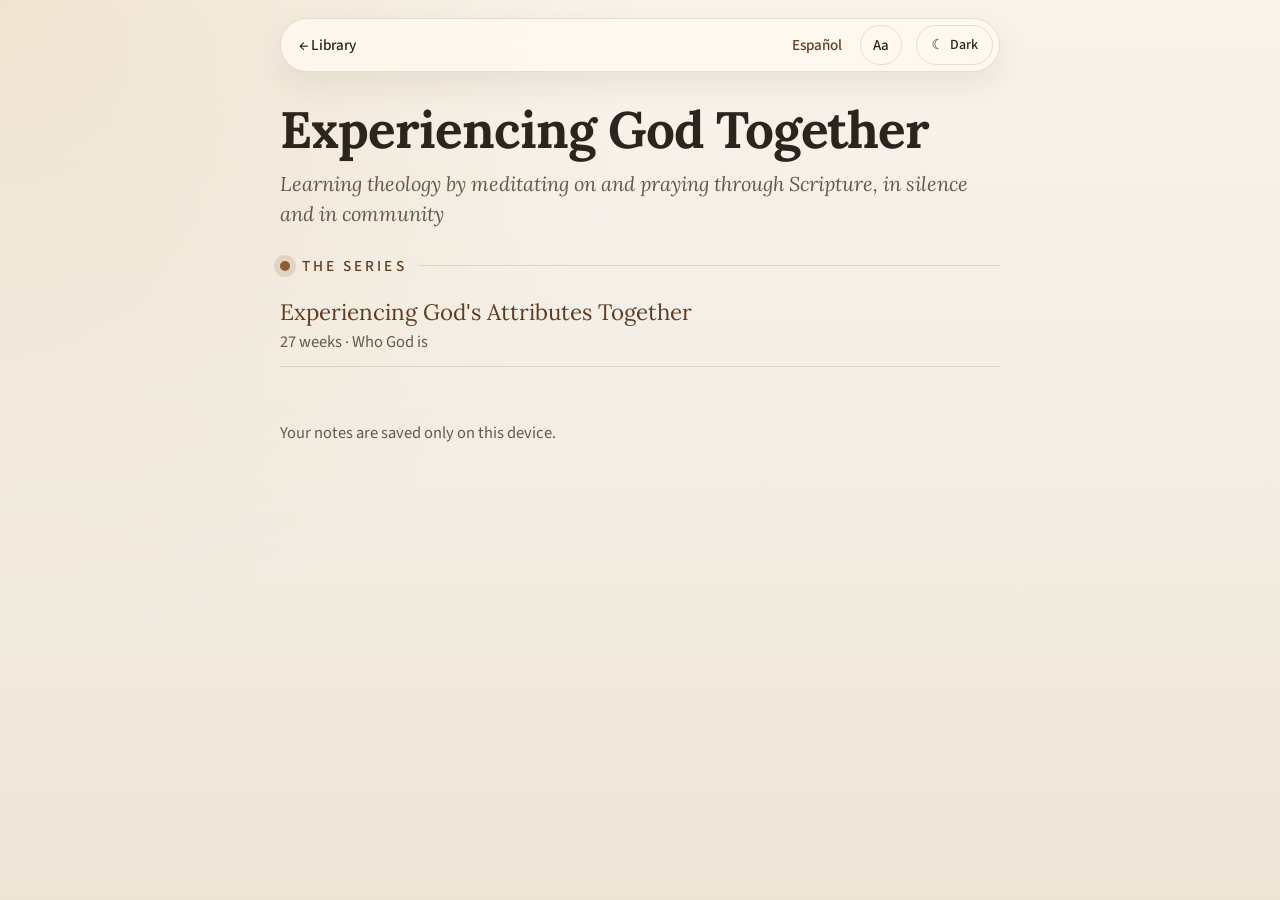
==== en/index.html @ 781dbe3f "Add the English version: Experiencing God's Attributes Together All 27 weeks in the NIV, NLT and The" ====
<!doctype html>
<html lang="en" data-series="lectio" data-layout="column">
<head>
<meta charset="utf-8">
<meta name="viewport" content="width=device-width, initial-scale=1, viewport-fit=cover">
<title>Experiencing God Together</title>
<link rel="icon" href="../recursos/favicon.svg" type="image/svg+xml">
<link rel="icon" href="../recursos/favicon.ico" sizes="32x32">
<link rel="apple-touch-icon" href="../recursos/icono-180.png?v=2">
<link rel="preconnect" href="https://fonts.googleapis.com">
<link rel="preconnect" href="https://fonts.gstatic.com" crossorigin>
<link rel="stylesheet" href="https://fonts.googleapis.com/css2?family=Lora:ital,wght@0,400;0,500;0,700;1,400&family=Source+Sans+3:wght@400;500;600;700&display=swap">
<link rel="stylesheet" href="../app/reading.css?v=1">
<link rel="stylesheet" href="../app/app-tools.css?v=12">
<script src="../app/reading.js?v=2"></script>
</head>
<body>
<main id="app">
  <div class="contenido">
    <div class="topbar"><div class="topbar-inner">
      <a href="../../en/">← Library</a>
      <a class="lang" href="../" lang="es" hreflang="es">Español</a>
      <button class="text-size" type="button" data-text-size>Aa</button>
      <button class="theme-toggle" type="button" data-theme-toggle></button>
    </div></div>
    <header class="encabezado">
      <h1>Experiencing God Together</h1>
      <p class="curso">Learning theology by meditating on and praying through Scripture, in silence and in community</p>
    </header>
    <section>
      <h2>The series</h2>
      <!-- Each series: its address, its number of weeks and its notes label (the same "clave" as its serie.js).
           Salvation and Advent are added when they exist in English. -->
      <ol class="lista" id="series">
        <li><a class="fila" href="attributes/" data-clave="attributes" data-semanas="27">
          <span class="ref">Experiencing God's Attributes Together<small class="termino">27 weeks · Who God is</small></span>
          <span class="estado"></span></a></li>
      </ol>
    </section>
    <footer class="pie">
      <p>Your notes are saved only on this device.</p>
    </footer>
  </div>
</main>
<script>
/* Beside each series, how many weeks the reader has finished (saved on this device under the series label) */
document.querySelectorAll('#series .fila').forEach(function (a) {
  if (a.hasAttribute('data-pronto')) return;
  var clave = a.getAttribute('data-clave'), total = +a.getAttribute('data-semanas'), hechas = 0;
  try {
    for (var n = 1; n <= total; n++) {
      var dias = 0;
      for (var d = 1; d <= 5; d++) if (localStorage.getItem(clave + ':s' + n + ':d' + d + ':hecho') === 'true') dias++;
      if (dias === 5) hechas++;
    }
  } catch (e) {}
  if (hechas) a.querySelector('.estado').textContent = hechas + ' of ' + total;
});
if (location.protocol === 'file:') document.querySelectorAll('#series .fila').forEach(function (a) { a.href += 'index.html'; });
</script>
</body>
</html>
---- app/reading.css ----
/* ==========================================================================
   The reading look: the shared stylesheet for every reading project
   (studies, devotional series, daily readings). Approved on screen by the
   user on 2026-11-24; see _Shared/Design.md and _Shared/reading-example.html.

   Use it unchanged. A series changes only its accent (section 1b), in its own
   small <style> block after this file. If a page needs something this file
   doesn't cover, ask; don't improvise new styles.

   Fonts (load in each page's <head>):
   https://fonts.googleapis.com/css2?family=Lora:ital,wght@0,400;0,500;0,700;1,400&family=Source+Sans+3:wght@400;500;700&display=swap
   ========================================================================== */

/* 1a. Shared colors: warm cream (light) and warm brown (dark) */
:root {
  --bg: #f4efe6; --bg-top: #f8f3eb; --bg-bottom: #efe5d7;
  --box: #fff9f1;                         /* notes, top bar, buttons */
  --ink: #2c241d;                         /* main text: Scripture, titles, notes */
  --ink-strong: #1f1913;                  /* bold words */
  --muted: #65594d;                       /* soft text: opening paragraph, references */
  --line: rgba(96, 61, 32, .14);
  --shadow: 0 18px 52px rgba(64, 39, 16, .10);
  --serif: "Lora", Georgia, "Times New Roman", serif;
  --sans: "Source Sans 3", system-ui, -apple-system, "Segoe UI", sans-serif;
  color-scheme: light;
}
@media (prefers-color-scheme: dark) {
  :root:not([data-theme="light"]) {
    --bg: #2b2219; --bg-top: #33291e; --bg-bottom: #251d15;
    --box: #473a2c; --ink: #e3d8c6; --ink-strong: #fffaf2; --muted: #bfae95;
    --line: rgba(242, 207, 158, .18); --shadow: 0 18px 52px rgba(0, 0, 0, .28);
    color-scheme: dark;
  }
}
:root[data-theme="dark"] {
  --bg: #2b2219; --bg-top: #33291e; --bg-bottom: #251d15;
  --box: #473a2c; --ink: #e3d8c6; --ink-strong: #fffaf2; --muted: #bfae95;
  --line: rgba(242, 207, 158, .18); --shadow: 0 18px 52px rgba(0, 0, 0, .28);
  color-scheme: dark;
}

/* 1b. The series accent. Default: bronze (Easter week).
   --accent-text: labels, links, button text.  --accent-mark: verse numbers, dots, the note bar.
   A series overrides these four values (light and dark) and nothing else, e.g.
   :root { --accent-text-light: #6e1f2c; --accent-mark-light: #9a3242; --accent-text-dark: #f2bcc4; --accent-mark-dark: #e5939f; }
   The main button takes its color from the light shades in both modes. */
:root {
  --accent-text-light: #603d20; --accent-mark-light: #8b5e34;
  --accent-text-dark: #f2cf9e; --accent-mark-dark: #e6b67a;
  --accent-text: var(--accent-text-light); --accent-mark: var(--accent-mark-light);
  --button: linear-gradient(135deg, var(--accent-mark-light), var(--accent-text-light)); --on-button: #fffaf4;
}
@media (prefers-color-scheme: dark) {
  :root:not([data-theme="light"]) { --accent-text: var(--accent-text-dark); --accent-mark: var(--accent-mark-dark); }
}
:root[data-theme="dark"] { --accent-text: var(--accent-text-dark); --accent-mark: var(--accent-mark-dark); }

/* 2. Page and text size: 17px on phones, 20px from 768px wide; everything else in em.
   --text-scale is the reader's Aa choice (1, 1.15 or 1.3; set by reading.js). */
* { box-sizing: border-box; }
html { -webkit-text-size-adjust: 100%; scroll-behavior: smooth; }
body {
  margin: 0; color: var(--ink); font-family: var(--serif); font-size: calc(17px * var(--text-scale, 1)); line-height: 1.65;
  background: radial-gradient(circle at top left, rgba(212, 170, 110, .20), transparent 34rem),
              linear-gradient(180deg, var(--bg-top) 0%, var(--bg) 40%, var(--bg-bottom) 100%) fixed;
  background-color: var(--bg);
}
@media (min-width: 768px) { body { font-size: calc(20px * var(--text-scale, 1)); } }
a { color: var(--accent-text); }
:focus-visible { outline: 2px solid var(--accent-mark); outline-offset: 3px; border-radius: 6px; }
i, em { font-style: italic; }          /* italics only for short stretches */
/* Bold stands out in both modes: darker on cream, brighter on brown (dark text is a touch softer so bold can shine) */
b, strong { color: var(--ink-strong); }
nav.pager a b { color: inherit; }

/* 3. Reading progress line (optional; reading.js fills it) */
.progress { position: fixed; inset: 0 0 auto 0; height: 4px; z-index: 30; background: rgba(139, 94, 52, .10); }
.progress span { display: block; height: 100%; width: 0; background: var(--accent-mark); }

/* 4. Page column */
.shell {
  width: min(calc(100% - 32px), 46em); margin: 0 auto; padding: 18px 0 64px;
  padding-left: env(safe-area-inset-left, 0px); padding-right: env(safe-area-inset-right, 0px);
}

/* 4b. Two layouts, chosen per project when it starts (see Design.md section 0):
   - "wide" (the default, the Easter week): the top bar and title use the wider frame, and on laptops
     "In this reading" sits beside the opening paragraph; the reading column starts at the same left edge.
   - "column" (the study app): one centered column at the reading width, so every edge lines up.
     Set it with <html data-layout="column">. */
:root[data-layout="column"] .shell { width: min(calc(100% - 32px), 36em); }
@media (min-width: 860px) { :root[data-layout="column"] .hero-grid { grid-template-columns: 1fr; gap: 24px; } }
:root[data-layout="column"] .topbar-inner { text-transform: none; letter-spacing: 0; font-size: max(15px, .76em); gap: 4px 12px; }
:root[data-layout="column"] .topbar .part { display: none; }   /* the narrower bar has no room for it */

/* 5. Top bar: series name (link home), part of the series, language link, Aa, print, Light/Dark.
   Order inside .topbar-inner: <a>series</a> <span class="part"> <a class="lang"> [data-text-size] [data-print] [data-theme-toggle] */
.topbar { position: sticky; top: 12px; z-index: 20; margin-bottom: 22px; }
.topbar-inner {
  display: flex; align-items: center; gap: 4px 14px; padding: 4px 6px 4px 22px;
  border: 1px solid var(--line); border-radius: 999px;
  background: color-mix(in srgb, var(--box) 82%, transparent);
  backdrop-filter: blur(16px); -webkit-backdrop-filter: blur(16px); box-shadow: 0 12px 32px rgba(64, 39, 16, .08);
  font-family: var(--sans); font-size: max(14px, .72em); letter-spacing: .16em; text-transform: uppercase;
}
.topbar a:not(.lang) { flex: 1; min-width: 0; min-height: 44px; display: block; line-height: 44px; color: var(--ink);
            text-decoration: none; font-weight: 500; white-space: nowrap; overflow: hidden; text-overflow: ellipsis; }
.topbar a:not(.lang):hover { color: var(--accent-text); }
/* The partner page in the other language (Publishing.md: on every page) */
.topbar a.lang { flex: none; min-height: 44px; display: inline-flex; align-items: center; padding: 0 4px;
                 color: var(--accent-text); text-decoration: none; font-weight: 500; white-space: nowrap; }
.topbar a.lang:hover { text-decoration: underline; text-underline-offset: 3px; }
.topbar .part { color: var(--muted); white-space: nowrap; }
.theme-toggle, .text-size, .print-button {
  flex: none; display: inline-flex; align-items: center; justify-content: center; gap: 6px; min-height: 40px; padding: 0 14px; border: 1px solid var(--line); border-radius: 999px;
  background: transparent; color: var(--ink); cursor: pointer;
  font: 500 max(14px, .8em)/1 var(--sans); letter-spacing: 0; text-transform: none; white-space: nowrap;
}
.theme-toggle:hover, .text-size:hover, .print-button:hover { border-color: var(--accent-mark); }
.print-button svg { width: 1.15em; height: 1.15em; flex: none; }
.text-size { padding: 0 12px; font-size: max(15px, .86em); }

/* 6. Day header: label, title, opening paragraph (soft), contents */
.hero { padding: 24px 0 0; margin-bottom: 2.6em; }   /* space before the first scene, even when no section label opens the reading */
.eyebrow {
  display: flex; align-items: center; gap: 12px; margin: 0 0 16px;
  font-family: var(--sans); font-weight: 500; font-size: max(14px, .72em); letter-spacing: .2em;
  text-transform: uppercase; color: var(--accent-text);
}
.eyebrow::before { content: ""; flex: none; width: 34px; height: 1px; background: currentColor; opacity: .7; }
h1 { margin: 0; font-weight: 700; font-size: clamp(2.45em, 7vw, 3.68em); line-height: 1.02; letter-spacing: -.03em; text-wrap: balance; }
.hero-grid { display: grid; gap: 24px; margin-top: 20px; }
@media (min-width: 860px) { .hero-grid { grid-template-columns: minmax(0, 1fr) 15em; gap: 36px; align-items: start; } }
.setting { margin: 0; font-size: 1.08em; line-height: 1.6; color: var(--muted); }

nav.contents { padding: 14px 0; border-top: 1px solid var(--line); border-bottom: 1px solid var(--line); font-family: var(--sans); }
nav.contents h2 { margin: 0 0 8px; font-size: max(14px, .72em); font-weight: 500; letter-spacing: .18em; text-transform: uppercase; color: var(--accent-text); }
nav.contents ol { list-style: none; margin: 0; padding: 0; }
nav.contents li.lab { margin: 12px 0 2px; font-size: max(14px, .66em); font-weight: 500; letter-spacing: .14em; text-transform: uppercase; color: var(--muted); }
nav.contents li.lab:first-child { margin-top: 4px; }
nav.contents a { display: block; padding: 5px 0; font-size: max(16px, .86em); line-height: 1.35; color: var(--accent-text); text-decoration: none; }
nav.contents a::before { content: "→ "; opacity: .55; }
nav.contents a:hover { text-decoration: underline; }

/* 7. Reading: section labels, scenes, Scripture */
main { max-width: 36em; }
.label {
  display: flex; align-items: center; gap: 12px; margin: 3.2em 0 1.4em;
  font-family: var(--sans); font-weight: 500; font-size: max(14px, .72em); letter-spacing: .2em;
  text-transform: uppercase; color: var(--accent-text);
}
.label::before { content: ""; flex: none; width: 10px; height: 10px; border-radius: 50%; background: var(--accent-mark);
                 box-shadow: 0 0 0 6px color-mix(in srgb, var(--accent-mark) 16%, transparent); }
.label::after { content: ""; flex: 1; height: 1px; background: var(--line); }
/* when a long label wraps (phones, Spanish), the dot stays with the first line */
.label, h2.group { align-items: flex-start; }
.label::before, h2.group::before { margin-top: .5em; }
.label::after, h2.group::after { align-self: center; }
section.scene { margin: 0 0 2.6em; scroll-margin-top: 90px; }
section.scene h2 { margin: 0; font-weight: 700; font-size: 1.5em; line-height: 1.15; letter-spacing: -.02em; text-wrap: balance; }
.ref { margin: 6px 0 18px; font-family: var(--sans); font-weight: 500; font-size: max(15px, .78em); letter-spacing: .14em; text-transform: uppercase; color: var(--muted); }
.text p { margin: 0 0 .9em; }
.text p:last-child { margin-bottom: 0; }
sup.v { font-family: var(--sans); font-size: .6em; font-weight: 700; color: var(--accent-mark); vertical-align: .55em; line-height: 0; margin-right: .2em; }
.sc { font-size: .84em; letter-spacing: .04em; }                 /* LORD in small capitals */
.bracket, .aclaracion { color: var(--muted); }                    /* [our clarifications] */
/* Poetry: each line a span (.l0 .l1 .l2); a wrapped line indents deeper than any level */
.poem { margin: 0 0 .9em; }
.poem > span { display: block; padding-left: 3.6em; text-indent: -3.6em; }
.poem > .l1 { text-indent: -2.4em; }
.poem > .l2 { text-indent: -1.2em; }

/* 8. After a scene: "Also in" and notes (our words, kept apart from Scripture) */
.also { margin: 18px 0 0; font-family: var(--sans); font-size: max(15px, .8em); color: var(--muted); }
.also b, .note b { display: inline-block; margin-right: 8px; font-weight: 500; font-size: max(14px, .7em); letter-spacing: .16em; text-transform: uppercase; color: var(--accent-text); }
.note { margin: 16px 0 0; padding: 16px 20px; border-left: 4px solid var(--accent-mark); border-radius: 0 18px 18px 0;
        background: var(--box); font-family: var(--sans); font-size: max(15px, .84em); line-height: 1.55; }
.note b { display: block; margin-bottom: 2px; }

/* 9. Buttons and previous / next */
.btn { display: inline-flex; align-items: center; justify-content: center; min-height: 46px; padding: 10px 22px; border-radius: 999px;
       border: 1px solid var(--line); background: var(--box); color: var(--accent-text); text-decoration: none; cursor: pointer;
       font: 500 max(15px, .8em)/1.2 var(--sans); }
.btn.main { border-color: transparent; background: var(--button); color: var(--on-button); box-shadow: 0 12px 24px rgba(109, 67, 34, .2); }
nav.pager { max-width: 36em; margin-top: 40px; padding-top: 28px; border-top: 1px solid var(--line);
            display: flex; flex-wrap: wrap; justify-content: space-between; gap: 12px; font-family: var(--sans); }
nav.pager a { flex: 1 1 14em; display: flex; flex-direction: column; gap: 2px; padding: 14px 22px; border-radius: 22px; text-decoration: none;
              border: 1px solid var(--line); background: var(--box); color: var(--ink); box-shadow: 0 10px 26px rgba(64, 39, 16, .06); }
nav.pager a.next { text-align: right; background: var(--button); color: var(--on-button); border-color: transparent; }
nav.pager a span { font-size: max(14px, .68em); font-weight: 500; letter-spacing: .16em; text-transform: uppercase; opacity: .85; }
nav.pager a b { font-weight: 500; font-size: 1em; }
footer { max-width: 36em; margin-top: 26px; font-family: var(--sans); font-size: max(15px, .78em); color: var(--muted); }

/* 10. Series home page: title, subtitle, introduction, list of days */
.series-hero { padding: 24px 0 8px; }
.subtitle { margin: 14px 0 0; font-size: 1.2em; line-height: 1.45; color: var(--muted); }
.actions { display: flex; flex-wrap: wrap; gap: 10px; margin: 20px 0 0; }   /* e.g. the "Download the PDF" button under the subtitle */
.intro { max-width: 36em; }
.intro h2 { margin: 2em 0 .5em; font-weight: 700; font-size: 1.3em; line-height: 1.2; }
.intro p { margin: 0 0 1em; }
.intro ul { margin: 0; padding-left: 1.2em; font-family: var(--sans); font-size: max(16px, .86em); line-height: 1.55; }
.intro li + li { margin-top: 8px; }
h2.group { max-width: 36em; display: flex; align-items: center; gap: 12px; margin: 3em 0 .6em;
           font-family: var(--sans); font-weight: 500; font-size: max(14px, .72em); letter-spacing: .2em; text-transform: uppercase; color: var(--accent-text); }
h2.group::before { content: ""; flex: none; width: 10px; height: 10px; border-radius: 50%; background: var(--accent-mark);
                   box-shadow: 0 0 0 6px color-mix(in srgb, var(--accent-mark) 16%, transparent); }
h2.group::after { content: ""; flex: 1; height: 1px; background: var(--line); }
ol.days { max-width: 36em; list-style: none; margin: 0; padding: 0; border-top: 1px solid var(--line); }
ol.days li { border-bottom: 1px solid var(--line); }
/* right under a dotted label, the label's own line already opens the list: no second line */
h2.group + ol.days { border-top: 0; }
ol.days a { display: block; padding: 14px 2px; text-decoration: none; color: var(--ink); }
ol.days a span { display: block; font-family: var(--sans); font-weight: 500; font-size: max(14px, .68em); letter-spacing: .14em; text-transform: uppercase; color: var(--muted); }
ol.days a b { display: block; margin-top: 2px; font-weight: 500; font-size: 1.15em; line-height: 1.3; color: var(--accent-text); }
ol.days a:hover b { text-decoration: underline; }
/* A longer list item, as on the library's home page: a short description under the title,
   and an optional extra link below the item */
ol.days a span.desc { display: block; margin-top: 4px; font-family: var(--serif); font-weight: 400; font-size: .92em; line-height: 1.55;
                      letter-spacing: 0; text-transform: none; color: var(--muted); }
ol.days .more { display: inline-block; margin: -4px 0 14px; padding: 4px 0; font-family: var(--sans); font-size: max(15px, .8em); color: var(--accent-text); }

/* 11. Phones */
@media (max-width: 600px) {
  .shell { width: calc(100% - 24px); padding-top: 10px; }
  .topbar { position: static; }
  .topbar-inner { padding: 2px 4px 2px 16px; letter-spacing: .1em; }
  .topbar .part { display: none; }
  .topbar-inner { gap: 4px 8px; }
  .theme-toggle .word, .print-button .word { position: absolute; width: 1px; height: 1px; overflow: hidden; clip: rect(0 0 0 0); white-space: nowrap; }
  .theme-toggle, .print-button { padding: 0 11px; }
  .eyebrow::before { display: none; }
}
@media (prefers-reduced-motion: reduce) { html { scroll-behavior: auto; } }

/* 12. Print: black on white, US Letter, page numbers; fixed print sizes (in pt), taken from the
   Easter week's earlier print pages so printouts stay as compact as before. The "In this reading" list,
   the top bar and previous/next don't print. Put class "keep" on a short scene so it isn't split
   across pages, and "screen-only" on anything else that shouldn't print (e.g. the PDF button).
   One combined printout (continuous page numbers): put "new-page" on each reading's wrapper so it
   starts a new page, and "cover" on a title page that shouldn't show a page number. */
@media print {
  @page { size: letter portrait; margin: .75in 1.1in .8in;
          @bottom-center { content: counter(page); font-family: "Source Sans 3", sans-serif; font-size: 9pt; color: #444; } }
  @page cover { @bottom-center { content: none; } }
  .new-page { break-before: page; }
  .cover { page: cover; break-after: page; }
  :root, :root[data-theme="dark"], :root:not([data-theme="light"]) {
    --ink: #000; --ink-strong: #000; --muted: #333; --line: #999; --accent-text: #000; --accent-mark: #555; --box: #fff; color-scheme: light; }
  body { background: #fff; color: #000; font-size: 12pt; line-height: 1.48; }
  .progress, .topbar, nav.contents, nav.pager, footer, .screen-only { display: none !important; }
  .shell { width: auto; padding: 0; }
  main, .intro, ol.days, h2.group { max-width: none; }
  .hero { padding: 0; margin-bottom: 14pt; }
  .eyebrow { font-size: 9pt; margin-bottom: 6pt; }
  .eyebrow::before { display: none; }
  h1 { font-size: 22pt; margin-bottom: 8pt; letter-spacing: -.01em; }
  .hero-grid { display: block; margin-top: 0; }
  .setting { font-size: 12pt; }
  .label { font-size: 9pt; margin: 20pt 0 2pt; }
  .label::before, h2.group::before { box-shadow: none; width: 6pt; height: 6pt; margin-top: .35em; }
  section.scene { margin: 14pt 0 0; }
  section.scene h2 { font-size: 14.5pt; }
  .ref { font-size: 9.5pt; margin-bottom: 5pt; }
  .text p, .poem { margin-bottom: 6pt; orphans: 3; widows: 3; }
  .also { font-size: 9.5pt; margin-top: 6pt; }
  .note { font-size: 9.5pt; margin-top: 6pt; padding: 5pt 8pt; border: .75pt solid #888; border-left: 2.5pt solid #555; border-radius: 0; background: none; }
  .also b, .note b { font-size: 8pt; }
  .note, .also, .poem { break-inside: avoid; }
  .note, .also { break-before: avoid; }
  section.scene.keep { break-inside: avoid; }
  section.scene h2, .ref, .label, .hero, h2.group { break-after: avoid; }
  .series-hero h1 { font-size: 30pt; }
  .subtitle { font-size: 15pt; }
  .intro h2 { font-size: 14.5pt; }
  .intro p, .intro ul { font-size: 11.5pt; orphans: 3; widows: 3; }
  h2.group { font-size: 9pt; margin: 22pt 0 4pt; }
  ol.days a { padding: 3pt 0; }
  ol.days a span { font-size: 8.5pt; }
  ol.days a b { font-size: 11.5pt; font-weight: 400; }
  a { color: #000; text-decoration: none; }
}
---- app/app-tools.css ----
/* Experimentando a Dios juntos: el mismo diseño para todas las series e idiomas */
/* Una sola columna, como un devocionario: la Escritura en tinta, las instrucciones en rojo (rúbricas). Colores tomados del Pentecostés de El Greco. */
/* The study app's tools, on the shared reading look (reading.css loads first).
   The app's own color names point to the shared colors; the series accent comes from reading.css. */
:root {
  --fondo: var(--bg); --superficie: var(--box); --tinta: var(--ink); --tenue: var(--muted); --linea: var(--line);
  --rubrica: var(--accent-text); --lapis: var(--accent-text); --sobre-lapis: var(--bg); --oro: var(--accent-mark);
  --t-cruz: #1d2330; --t-una-vez: #1b7f66; --t-cada-dia: #5e55c0; --t-para-siempre: #b98a1f;
  --m0: #ffd84d; --m0l: #c99700; --m1: #a9e27a; --m1l: #4e9a2a; --m2: #9dd0f7; --m2l: #2b7cc4; --m3: #f8afc9; --m3l: #cf3f78;
  --opacidad-resaltado: .7;
}
@media (prefers-color-scheme: dark) { :root:not([data-theme="light"]) {
  --t-cruz: #e8e6de; --t-una-vez: #5cc3a3; --t-cada-dia: #a29bf0; --t-para-siempre: #d9b35a;
  --m0: #d9b02a; --m0l: #f0cc4e; --m1: #6fb044; --m1l: #9fdb72; --m2: #4b93cf; --m2l: #8cc6f2; --m3: #c9638c; --m3l: #f09cbd;
  --opacidad-resaltado: .4; } }
:root[data-theme="dark"] {
  --t-cruz: #e8e6de; --t-una-vez: #5cc3a3; --t-cada-dia: #a29bf0; --t-para-siempre: #d9b35a;
  --m0: #d9b02a; --m0l: #f0cc4e; --m1: #6fb044; --m1l: #9fdb72; --m2: #4b93cf; --m2l: #8cc6f2; --m3: #c9638c; --m3l: #f09cbd;
  --opacidad-resaltado: .4; }
* { box-sizing: border-box; }
/* the reader's Aa (reading.js, the same for the whole library) sizes everything: --text-scale */
html { font-size: calc(100% * var(--text-scale, 1)); -webkit-text-size-adjust: 100%; }
@media (min-width: 768px) { html { font-size: calc(117.65% * var(--text-scale, 1)); } }
body { font-family: var(--sans); font-size: 1.0625rem; line-height: 1.5; }
#app { max-width: 40rem; margin: 0 auto; min-height: 100vh; overflow-x: clip; }
[hidden] { display: none !important; }
.atributo { color: var(--rubrica); font-size: .8125rem; font-weight: 700; letter-spacing: .08em; text-transform: uppercase; }
.contenido {
  padding-block: 1.25rem 2.5rem;
  padding-left: max(20px, env(safe-area-inset-left, 0px));
  padding-right: max(20px, env(safe-area-inset-right, 0px));
  display: flex; flex-direction: column; gap: 1.5rem;
}
h1, h2, p { margin: 0; }
h1 { font-family: var(--serif); font-weight: 500; font-size: 2.25rem; line-height: 1.12; text-wrap: balance; }
h2 { font-family: var(--serif); font-weight: 500; font-size: 1.375rem; line-height: 1.2; }
button, summary { font: inherit; color: inherit; }
button { cursor: pointer; background: none; border: 0; padding: 0; }
:focus-visible { outline: 2px solid var(--lapis); outline-offset: 2px; }
.tenue { color: var(--tenue); }
.pequeno { font-size: .9375rem; }
.rubrica { color: var(--rubrica); }

.portada { margin: 0; aspect-ratio: 3 / 2; max-height: 46vh; width: 100%; overflow: hidden; background: #3a3f46; }
.portada img { display: block; width: 100%; height: 100%; object-fit: cover; object-position: 50% 0; }
.curso { font-family: var(--serif); font-style: italic; color: var(--tenue); }
.camino { display: grid; grid-template-columns: repeat(27, 1fr); gap: 2px; margin-top: .375rem; }
.camino span { height: 4px; background: var(--linea); }
.camino span.actual { background: var(--rubrica); }
.camino span.hecha { background: var(--oro); }
/* Series con tramos: cada tramo lleva el color de La línea de tiempo del evangelio */
.tramo-cruz { --tc: var(--t-cruz); } .tramo-una-vez { --tc: var(--t-una-vez); }
.tramo-cada-dia { --tc: var(--t-cada-dia); } .tramo-para-siempre { --tc: var(--t-para-siempre); }
.camino span[class*="tramo-"] { background: color-mix(in srgb, var(--tc) 45%, var(--linea)); }
.camino span.hecha[class*="tramo-"] { background: var(--tc); }
.camino span.actual[class*="tramo-"] { background: var(--rubrica); }
.tramo { border-left: 3px solid var(--tc); padding: .125rem 0 .125rem .75rem; margin-top: 1.5rem; }
.tramo h3 { margin: 0; font-family: var(--serif); font-weight: 500; font-size: 1.1875rem; line-height: 1.2; }
.tramo p { color: var(--tenue); font-size: .9375rem; }
.fila .termino { display: block; font-family: var(--sans); font-size: .875rem; color: var(--tenue); }
.encabezado .termino { color: var(--tenue); font-size: 1rem; margin-top: .375rem; }
a.coleccion, a.fila { color: inherit; text-decoration: none; }
a.coleccion { color: var(--rubrica); }
a.coleccion:hover { text-decoration: underline; }
.encabezado { display: flex; flex-direction: column; gap: .625rem; }
.definicion { font-family: var(--serif); font-size: 1.1875rem; line-height: 1.5; max-width: 65ch; }
.definicion p + p { margin-top: .75em; }

.lista { list-style: none; margin: .5rem 0 0; padding: 0; border-top: 1px solid var(--linea); }
.lista li { border-bottom: 1px solid var(--linea); }
.fila { width: 100%; min-height: 3.5rem; padding: .625rem 0; display: flex; align-items: center; gap: .875rem; text-align: left; }
.fila .dia { flex: 0 0 3rem; color: var(--tenue); font-size: .9375rem; }
.fila .ref { flex: 1; min-width: 0; font-family: var(--serif); font-size: 1.1875rem; }
.fila .estado { flex: none; color: var(--tenue); font-size: .9375rem; display: flex; align-items: center; }
.fila.siguiente .ref { font-weight: 700; }
.fila.siguiente .estado { color: var(--lapis); font-weight: 700; }
.fila.hecho .estado { color: var(--oro); }
.fila svg { width: 1.25rem; height: 1.25rem; }

.barra { display: flex; align-items: center; justify-content: space-between; gap: .75rem; min-height: 2.75rem; }
.barra .titulo { flex: 1; min-width: 0; color: var(--tenue); font-size: .9375rem; }
.icono { min-width: 2.75rem; min-height: 2.75rem; display: inline-flex; align-items: center; justify-content: center; }
.icono svg { width: 1.375rem; height: 1.375rem; }
.icono.volver { margin-left: -.75rem; }
.icono.aa { margin-right: -.5rem; font-family: var(--serif); font-size: 1.25rem; }

.hilos { display: grid; grid-template-columns: repeat(3, 1fr); gap: 4px; margin-top: -1rem; }
.hilos span { height: 3px; background: var(--linea); }
.hilos span.lleno { background: var(--rubrica); }
/* La referencia a la izquierda y las traducciones a la derecha; en el teléfono la referencia baja a dos líneas */
.cabeza-lectura { display: grid; grid-template-columns: minmax(0, 1fr) auto; align-items: end; column-gap: .75rem; }
.cabeza-lectura h1 { font-size: clamp(1.75rem, 7.5vw, 2.25rem); overflow-wrap: break-word; }
.traducciones { display: inline-flex; border: 1px solid var(--linea); margin-bottom: .125rem; }
.traducciones button { min-width: 2.75rem; min-height: 2.75rem; font-size: .9375rem; color: var(--tenue); }
.traducciones button + button { border-left: 1px solid var(--linea); }
.traducciones button[aria-pressed="true"] { background: var(--lapis); color: var(--sobre-lapis); font-weight: 700; }

.marcador { display: flex; flex-direction: column; gap: .5rem; margin-top: -.5rem; }
.marcador.activo { position: sticky; top: 0; z-index: 3; background: var(--fondo); padding-block: .5rem; border-bottom: 1px solid var(--linea); }
.abrir-marcador { align-self: flex-start; min-height: 2.75rem; padding: 0 .875rem; display: inline-flex; align-items: center; gap: .5rem; border: 1px solid var(--linea); color: var(--lapis); font-weight: 500; }
.abrir-marcador svg { width: 1.125rem; height: 1.125rem; }
.panel { display: flex; flex-direction: column; gap: .375rem; }
.herramientas { display: grid; grid-template-columns: repeat(3, minmax(0, 1fr)); gap: 1px; background: var(--linea); border: 1px solid var(--linea); }
.herramientas button { min-height: 3rem; padding: .25rem 0; background: var(--fondo); display: flex; flex-direction: column; align-items: center; justify-content: center; gap: .125rem; color: var(--tenue); font-size: .8125rem; line-height: 1.1; }
.herramientas button[aria-pressed="true"] { background: var(--lapis); color: var(--sobre-lapis); font-weight: 700; }
.herramientas svg { width: 1.25rem; height: 1.25rem; }
.opciones { display: flex; align-items: center; gap: .5rem; }
.colores { display: inline-flex; gap: .125rem; margin-right: auto; }
.colores.apagado { visibility: hidden; }
.colores button { width: 2.75rem; height: 2.75rem; display: inline-flex; align-items: center; justify-content: center; }
.colores span { width: 1.625rem; height: 1.625rem; border-radius: 50%; background: var(--c); border: 1px solid var(--l); }
.colores button[aria-pressed="true"] span { outline: 2px solid var(--tinta); outline-offset: 2px; }
.opciones .icono:disabled { opacity: .35; cursor: default; }
.opciones .listo { min-height: 2.75rem; padding: 0 .875rem; border: 1px solid var(--linea); font-weight: 700; color: var(--lapis); }
.marcador .pista { color: var(--tenue); font-size: .875rem; line-height: 1.25; }

.escritura { position: relative; isolation: isolate; font-family: var(--serif); font-size: 1.3125rem; line-height: 1.5; max-width: 34em; }
.escritura p { position: relative; z-index: 1; padding-left: 2em; text-indent: -2em; }
/* Con una herramienta activa, el dedo sobre una palabra marca; fuera de las palabras la página se desplaza (touch-action no se aplica a elementos en línea, por eso inline-block) */
.escritura .pal { display: inline-block; text-indent: 0; line-height: normal; }
.escritura .junto { white-space: nowrap; }
.escritura.marcando { touch-action: pan-y; user-select: none; -webkit-user-select: none; -webkit-touch-callout: none; }
.escritura.marcando .pal { touch-action: none; cursor: crosshair; }
.capa-marcas { position: absolute; inset: 0; width: 100%; height: 100%; z-index: 0; overflow: visible; pointer-events: none; }
.capa-marcas .r { fill: var(--c); fill-opacity: var(--opacidad-resaltado); }
.capa-marcas .l { fill: none; stroke: var(--l); stroke-width: .1em; stroke-linecap: round; stroke-linejoin: round; }
.capa-marcas.sobre { z-index: 2; }
.capa-marcas .pie-linea { fill: none; stroke: var(--lapis); stroke-width: .06em; stroke-dasharray: .1em .14em; stroke-linecap: round; }
.llamada { font-family: var(--sans); font-size: .58em; font-weight: 700; color: var(--lapis); line-height: 0; margin-left: .06em; }
.notas-pie { list-style: none; margin: -.5rem 0 0; padding: 0; display: flex; flex-direction: column; gap: .875rem; }
.notas-pie:empty { display: none; }
.notas-pie li { display: grid; grid-template-columns: 1.25rem minmax(0, 1fr); gap: .5rem; }
.notas-pie .num { color: var(--lapis); font-weight: 700; font-size: .9375rem; line-height: 1.6; text-align: right; }
.notas-pie li > div { display: flex; flex-direction: column; gap: .25rem; min-width: 0; }
.notas-pie .frase { color: var(--tenue); font-family: var(--serif); font-style: italic; font-size: 1rem; line-height: 1.35; }
.notas-pie textarea { min-height: 2.75rem; resize: none; overflow: hidden; font-size: 1.0625rem; padding: .5rem .625rem; }
.notas-pie .texto { font-family: var(--serif); font-size: 1.0625rem; line-height: 1.4; white-space: pre-wrap; }
.c0 { --c: var(--m0); --l: var(--m0l); }
.c1 { --c: var(--m1); --l: var(--m1l); }
.c2 { --c: var(--m2); --l: var(--m2l); }
.c3 { --c: var(--m3); --l: var(--m3l); }
.escritura p.sangria { padding-left: 3em; }
.escritura p.sangria2 { padding-left: 5em; }
.escritura p.prosa { padding-left: 0; text-indent: 0; line-height: 1.55; }
.v { font-family: var(--sans); font-size: .65em; font-weight: 700; color: var(--rubrica); vertical-align: .45em; line-height: 0; margin-right: .2em; }
.prosa .v { margin-left: .1em; }

.guia { font-family: var(--serif); font-size: 1.1875rem; line-height: 1.45; color: var(--rubrica); border-top: 1px solid var(--linea); padding-top: 1.25rem; }
.silencio { background: var(--superficie); border: 1px solid var(--linea); padding: 1rem; display: flex; flex-direction: column; gap: .75rem; }
.silencio .fila-reloj { display: flex; align-items: center; justify-content: space-between; gap: .75rem; flex-wrap: wrap; }
.minutos { display: inline-flex; gap: .375rem; }
.minutos button { min-width: 3.5rem; min-height: 2.75rem; border: 1px solid var(--linea); font-size: .9375rem; color: var(--tenue); }
.minutos button[aria-pressed="true"] { border-color: var(--lapis); color: var(--lapis); font-weight: 700; }
.reloj { font-family: var(--serif); font-size: 3rem; line-height: 1; font-variant-numeric: tabular-nums; }
.progreso { height: 3px; background: var(--linea); }
.progreso span { display: block; height: 100%; width: 0; background: var(--rubrica); }

.boton { min-height: 3rem; padding: .625rem 1.25rem; font-weight: 700; display: inline-flex; align-items: center; justify-content: center; text-align: center; }
.boton.principal { background: var(--lapis); color: var(--sobre-lapis); }
.boton.secundario { border: 1px solid var(--linea); }
.navegacion {
  position: sticky; bottom: 0; z-index: 2;
  display: grid; grid-template-columns: auto 1fr; gap: .5rem;
  margin: 0 calc(-1 * max(20px, env(safe-area-inset-left, 0px))) -2.5rem;
  padding: .75rem max(20px, env(safe-area-inset-right, 0px)) calc(.75rem + env(safe-area-inset-bottom, 0px));
  background: var(--fondo); border-top: 1px solid var(--linea);
}
.navegacion.sola { grid-template-columns: 1fr; }

details > summary { cursor: pointer; min-height: 2.75rem; display: flex; align-items: center; gap: .5rem; color: var(--lapis); font-weight: 500; list-style: none; }
details > summary::-webkit-details-marker { display: none; }
details > summary::before { content: "+"; width: 1em; font-weight: 700; }
details[open] > summary::before { content: "–"; }
label { display: block; color: var(--tenue); font-size: .9375rem; margin-bottom: .25rem; }
textarea { width: 100%; min-height: 6rem; padding: .625rem .75rem; resize: vertical; background: var(--superficie); color: var(--tinta); border: 1px solid var(--linea); border-radius: 0; font-family: var(--serif); font-size: 1.125rem; line-height: 1.4; }
.nota-privada { color: var(--tenue); font-size: .875rem; margin-top: .375rem; }

.preguntas { list-style: none; margin: 0; padding: 0; display: flex; flex-direction: column; gap: 1.75rem; counter-reset: p; }
.preguntas li { counter-increment: p; display: grid; grid-template-columns: 1.75rem minmax(0, 1fr); gap: .25rem .25rem; }
.preguntas li::before { content: counter(p); font-family: var(--serif); font-size: 1.1875rem; color: var(--rubrica); line-height: 1.3; }
.preguntas .tema { color: var(--rubrica); font-size: .9375rem; font-weight: 500; grid-column: 2; }
.preguntas .pregunta { font-family: var(--serif); font-size: 1.1875rem; line-height: 1.3; grid-column: 2; grid-row: 1; }
.preguntas .campo { grid-column: 2; margin-top: .5rem; }
.preguntas textarea { min-height: 4.5rem; }
.pasaje { border-bottom: 1px solid var(--linea); }
.pasaje:first-of-type { border-top: 1px solid var(--linea); }
.pasaje summary .cuantas { margin-left: auto; color: var(--tenue); font-size: .875rem; font-weight: 400; }
.pasaje .version { display: flex; flex-direction: column; gap: .25rem; padding-bottom: 1.25rem; }
.pasaje .version .traducciones { align-self: flex-start; margin-bottom: .5rem; }
.traducciones button { position: relative; }
.traducciones button.con-marcas::after { content: ""; position: absolute; top: .3rem; right: .3rem; width: .375rem; height: .375rem; border-radius: 50%; background: var(--rubrica); }
.traducciones button[aria-pressed="true"].con-marcas::after { background: currentColor; }
.pasaje .notas-pie { margin: .75rem 0 0; }
.pasaje .escritura { font-size: 1.1875rem; }
.pasaje .notas-pasaje { border-top: 1px solid var(--linea); padding-top: 1rem; }
.pasaje .notas-pasaje h3 { margin: 0 0 .5rem; font-family: var(--serif); font-weight: 500; font-size: 1.1875rem; }

.lectura-guia { display: flex; flex-direction: column; gap: .25rem; }
.lectura-guia .duracion { color: var(--rubrica); font-size: .9375rem; }
.lectura-guia p:last-child { font-family: var(--serif); font-size: 1.1875rem; line-height: 1.45; margin-top: .25rem; }
.mis-notas { display: flex; flex-direction: column; gap: 1rem; padding-bottom: 1rem; }
.mis-notas p { white-space: pre-wrap; font-family: var(--serif); font-size: 1.125rem; }

.pie { display: flex; flex-direction: column; gap: .75rem; border-top: 1px solid var(--linea); padding-top: 1.25rem; color: var(--tenue); font-size: .875rem; }
.enlace { align-self: flex-start; min-height: 2.75rem; color: var(--tenue); text-align: left; text-decoration: underline; text-underline-offset: 2px; }
.enlace.en-linea { min-height: 0; display: inline; font-size: inherit; }
.aviso { display: flex; flex-direction: column; gap: .5rem; padding: 1rem; border: 1px solid var(--linea); border-left: 3px solid var(--rubrica); font-size: .9375rem; line-height: 1.4; }
.aviso h3 { margin: 0; font-family: var(--serif); font-weight: 500; font-size: 1.1875rem; }
.aviso .listo { align-self: flex-start; min-height: 2.75rem; padding: 0 .875rem; border: 1px solid var(--linea); font-weight: 700; color: var(--lapis); }

@media (prefers-reduced-motion: no-preference) {
  #vista { animation: aparecer .25s ease-out; }
  @keyframes aparecer { from { opacity: .4; } to { opacity: 1; } }
}

.sr { position: absolute; width: 1px; height: 1px; overflow: hidden; clip: rect(0 0 0 0); white-space: nowrap; }
.sr-label { position: absolute; width: 1px; height: 1px; overflow: hidden; clip: rect(0 0 0 0); white-space: nowrap; }

/* Página de la serie */
.continuar { flex-direction: column; align-items: flex-start; gap: .125rem; text-align: left; padding: .875rem 1.25rem; font-size: 1.125rem; }
.continuar span { font-weight: 400; font-size: .9375rem; }
.aviso-breve { border-left: 3px solid var(--rubrica); padding: .625rem .875rem; background: var(--superficie); }
.como-funciona { display: flex; flex-direction: column; gap: .5rem; }
.como-funciona .enlace { color: var(--lapis); }
.pasos { margin: .25rem 0 0; padding-left: 1.5rem; display: flex; flex-direction: column; gap: .5rem; font-family: var(--serif); font-size: 1.125rem; line-height: 1.4; }
.pasos li::marker { color: var(--rubrica); font-family: var(--sans); font-weight: 700; }
.semanas .fila .dia { flex-basis: 1.75rem; text-align: right; font-variant-numeric: tabular-nums; }
.fila.pronto { cursor: default; }
.fila.pronto .ref, .fila.pronto .dia { color: var(--tenue); opacity: .75; }
.fila.pronto .estado { font-size: .8125rem; }
.notas-serie { display: flex; flex-direction: column; gap: .75rem; border-top: 1px solid var(--linea); padding-top: 1.25rem; scroll-margin-top: 1rem; }
.notas-serie .enlaces { display: flex; flex-direction: column; }
.ayuda-inicio > :not(summary) { margin-left: 1.5rem; }
.ayuda-inicio p, .ayuda-inicio h4 { font-size: .9375rem; line-height: 1.4; margin-block: .25rem .5rem; }
.ayuda-inicio h4 { font-weight: 700; margin-top: .75rem; }
.pasos-inicio { margin: .25rem 0 .5rem; padding-left: 1.375rem; display: flex; flex-direction: column; gap: .375rem; font-size: .9375rem; line-height: 1.4; }
.pasos-inicio li::marker { color: var(--rubrica); font-weight: 700; }
.icono-en-linea { display: inline-flex; vertical-align: -.25em; width: 1.375em; height: 1.375em; align-items: center; justify-content: center; border: 1px solid var(--linea); border-radius: .25em; color: var(--lapis); margin: 0 .125em; }
.icono-en-linea svg { width: 1em; height: 1em; }
.hecho-inicio { display: flex; gap: .5rem; align-items: flex-start; font-size: .9375rem; }
.hecho-inicio svg { flex: none; width: 1.25rem; height: 1.25rem; color: var(--oro); }
.notas-serie [role="status"]:empty { display: none; }
.notas-serie [role="status"] { color: var(--tinta); font-weight: 500; }

/* Impresión: hojas carta en blanco y negro. En pantalla quedan fuera de vista, listas para medirse.
   Todo se mide en proporción al ancho de la hoja (--pulg, --pt) y no en pulgadas fijas: el teléfono imprime con el ancho
   de su pantalla y no con el del papel, y así cada hoja sigue cabiendo en una página. La hoja es un poco más chica que
   el espacio que dejan los márgenes, por si el teléfono o la impresora agregan los suyos. */
.impresion { position: absolute; left: -10000px; top: 0; width: 7.3in; container-type: inline-size; color: #111; background: #fff; font-family: "Lora", Georgia, serif; line-height: 1.3; --pulg: calc(100cqw / 7.3); --pt: calc(var(--pulg) / 72); }
.impresion h1, .impresion h2, .impresion h3, .impresion p { margin: 0; }
.hoja { width: 100%; height: calc(var(--pulg) * 9.2); font-size: calc(var(--pt) * 12); padding: calc(var(--pulg) * .05) calc(var(--pulg) * .1) 0; display: flex; flex-direction: column; overflow: hidden; background: #fff; break-after: page; page-break-after: always; break-inside: avoid; }
.hoja:last-child { break-after: auto; page-break-after: auto; }
.cabeza-h { display: flex; justify-content: space-between; gap: 1em; font: 700 calc(var(--pt) * 7.5) "Source Sans 3", sans-serif; letter-spacing: .12em; text-transform: uppercase; color: #555; padding-bottom: calc(var(--pt) * 5); border-bottom: calc(var(--pt) * .5) solid #999; margin-bottom: calc(var(--pt) * 16); }
.pie-h { margin-top: auto; padding-top: calc(var(--pt) * 8); text-align: center; font: calc(var(--pt) * 8) "Source Sans 3", sans-serif; color: #666; }
.caja { display: inline-block; width: calc(var(--pt) * 9); height: calc(var(--pt) * 9); border: calc(var(--pt) * .8) solid #333; margin-right: calc(var(--pt) * 5); vertical-align: calc(var(--pt) * -1); flex: none; }
.renglones { flex: 1 1 0; min-height: calc(var(--pulg) * .31); overflow: hidden; }
.renglones i { display: block; height: calc(var(--pulg) * .31); border-bottom: calc(var(--pt) * .6) solid #999; }
.curso-h { font: 700 calc(var(--pt) * 8.5) "Source Sans 3", sans-serif; letter-spacing: .14em; text-transform: uppercase; color: #444; }
.semana-h { margin-top: calc(var(--pt) * 14); display: flex; flex-direction: column; gap: calc(var(--pt) * 5); font: calc(var(--pt) * 9.5) "Source Sans 3", sans-serif; color: #444; }
.camino-h { display: grid; grid-template-columns: repeat(27, 1fr); gap: calc(var(--pt) * 2); }
.camino-h span { height: calc(var(--pt) * 3); background: #ccc; }
.camino-h span.actual { background: #111; }
.termino-h { font-size: calc(var(--pt) * 12); color: #444; margin: calc(var(--pt) * -6) 0 calc(var(--pt) * 10); }
.portada-h h1 { font-size: calc(var(--pt) * 34); font-weight: 500; line-height: 1.1; margin: calc(var(--pt) * 14) 0 calc(var(--pt) * 12); }
.definicion-h { font-size: calc(var(--pt) * 12); line-height: 1.5; display: flex; flex-direction: column; gap: calc(var(--pt) * 7); }
.dos-h { margin-top: auto; display: grid; grid-template-columns: 1fr 1fr; gap: calc(var(--pulg) * .35); padding-top: calc(var(--pt) * 16); border-top: calc(var(--pt) * .5) solid #999; }
.dos-h h2 { font: 700 calc(var(--pt) * 8) "Source Sans 3", sans-serif; letter-spacing: .12em; text-transform: uppercase; color: #444; margin-bottom: calc(var(--pt) * 8); }
.dias-h { list-style: none; margin: 0; padding: 0; display: flex; flex-direction: column; gap: calc(var(--pt) * 7); font-size: calc(var(--pt) * 11.5); }
.dias-h li { display: flex; align-items: baseline; }
.dia-h { font: 700 calc(var(--pt) * 9) "Source Sans 3", sans-serif; color: #444; width: 3.2em; }
.como-h { font-size: calc(var(--pt) * 10.5); line-height: 1.45; display: flex; flex-direction: column; gap: calc(var(--pt) * 5); }
.ref-h { font-size: calc(var(--pt) * 25); font-weight: 500; line-height: 1.1; margin-bottom: calc(var(--pt) * 12); }
.cuerpo-h { flex: 1; display: grid; grid-template-columns: minmax(0, 1fr) calc(var(--pulg) * 1.75); gap: calc(var(--pulg) * .3); }
.version-h + .version-h { margin-top: calc(var(--pt) * 12); }
.etiqueta-h { font: 700 calc(var(--pt) * 7.5) "Source Sans 3", sans-serif; letter-spacing: .14em; color: #555; margin-bottom: calc(var(--pt) * 2); }
.texto-h p { font-size: calc(var(--pt) * 11.5); line-height: 1.62; padding-left: 2em; text-indent: -2em; }
.texto-h p.sangria { padding-left: 3em; }
.texto-h p.sangria2 { padding-left: 5em; }
.texto-h p.prosa { padding-left: 0; text-indent: 0; }
.vh { font: 700 .62em "Source Sans 3", sans-serif; color: #555; vertical-align: .45em; line-height: 0; margin-right: .15em; }
.prosa .vh { margin-left: .1em; }
.margen-h { border-left: calc(var(--pt) * .5) solid #bbb; padding-left: calc(var(--pt) * 8); }
.margen-h span { font: 700 calc(var(--pt) * 7) "Source Sans 3", sans-serif; letter-spacing: .14em; text-transform: uppercase; color: #888; }
.prep-h { font-style: italic; font-size: calc(var(--pt) * 10.5); color: #333; }
.lectura-h { flex: 1 1 0; min-height: 0; display: flex; flex-direction: column; margin-top: calc(var(--pt) * 14); }
.lectura-h h3 { display: flex; justify-content: space-between; align-items: baseline; gap: 1em; font: 700 calc(var(--pt) * 11) "Source Sans 3", sans-serif; }
.silencio-h { font-weight: 400; font-size: calc(var(--pt) * 9); color: #333; display: inline-flex; align-items: center; }
.guia-h { font-size: calc(var(--pt) * 10); line-height: 1.4; color: #333; margin: calc(var(--pt) * 3) 0 calc(var(--pt) * 4); }
.hecho-h { margin-top: calc(var(--pt) * 10); align-self: flex-end; font: calc(var(--pt) * 9.5) "Source Sans 3", sans-serif; display: flex; align-items: center; }
.explicacion-h { font-size: calc(var(--pt) * 11); line-height: 1.45; margin-bottom: calc(var(--pt) * 4); }
.pregunta-h { flex: 1 1 0; min-height: 0; display: flex; flex-direction: column; margin-top: calc(var(--pt) * 12); }
.pregunta-h > p:first-child { font-size: calc(var(--pt) * 12); line-height: 1.3; display: flex; gap: .5em; }
.pregunta-h .num { font-weight: 700; color: #555; width: 1em; flex: none; }
.tema-h { font: 700 calc(var(--pt) * 7.5) "Source Sans 3", sans-serif; letter-spacing: .12em; text-transform: uppercase; color: #666; margin: calc(var(--pt) * 3) 0 calc(var(--pt) * 2) 1.5em; }
.pregunta-h .renglones { margin-left: 1.5em; }
.creditos-h { margin-top: calc(var(--pt) * 12); font: calc(var(--pt) * 7) "Source Sans 3", sans-serif; color: #666; line-height: 1.4; }
@media print {
  @page { size: letter; margin: .5in; }
  html { font-size: 100%; }
  body { background: #fff; }
  #app { max-width: none; overflow: visible; }
  #vista { animation: none !important; }
  #vista:has(.impresion) > :not(.impresion) { display: none !important; }
  .impresion { position: static; width: 100%; max-width: 7.3in; margin: 0 auto; -webkit-print-color-adjust: exact; print-color-adjust: exact; }
}

/* Aclaraciones entre corchetes: añadidas por nosotros, no son texto de la traducción */
.aclaracion { color: var(--tenue); }
.hoja .aclaracion { color: #666; }


/* ---- The reading look, for the app's own pieces (matches _Mockups/estudio-dia.html) ---- */
h1 { font-weight: 700; letter-spacing: -.02em; }
.encabezado h1, .cabeza-lectura h1 { font-size: clamp(2.1rem, 6vw, 2.9rem); line-height: 1.08; }
.encabezado { gap: .5rem !important; }
.atributo { font-weight: 500; font-size: .8125rem; letter-spacing: .18em; color: var(--accent-text); }
.v { color: var(--accent-mark); }
.fila .ref { margin: 0; text-transform: none; letter-spacing: 0; font-weight: 400; color: inherit; }
/* Bible text and the week's opening at the reading look's size: 17px on phones, 20px on laptops */
.escritura { font-size: 1.0625rem; line-height: 1.65; }
.definicion { font-size: 1.0625rem; line-height: 1.65; }
.pasaje .escritura { font-size: 1.0625rem; }

/* week page: the "Semana 1 de 27" line as the spaced capital label; section titles as dotted labels */
.encabezado .tenue.pequeno { font-weight: 500; font-size: .8125rem; letter-spacing: .18em; text-transform: uppercase; color: var(--accent-text); margin-bottom: .375rem; }
.camino span { border-radius: 2px; }
.camino span.actual { background: var(--accent-mark); }
.contenido > section > h2 { display: flex; align-items: center; gap: 12px; margin: .5rem 0 .25rem; font-family: var(--sans); font-weight: 500;
  font-size: .8125rem; letter-spacing: .2em; text-transform: uppercase; color: var(--accent-text); }
.contenido > section > h2::before { content: ""; flex: none; width: 10px; height: 10px; border-radius: 50%; background: var(--accent-mark);
  box-shadow: 0 0 0 6px color-mix(in srgb, var(--accent-mark) 16%, transparent); }
.contenido > section > h2::after { content: ""; flex: 1; height: 1px; background: var(--line); }
.fila .ref { color: var(--accent-text); }
/* top bar: the shared rounded bar; the back button takes the series' place */
.contenido > .topbar { margin: 0; }
.topbar .atras { flex: 1; min-width: 0; min-height: 44px; display: flex; align-items: center; gap: 10px; padding: 0; border: 0; background: none;
  color: var(--ink); font: 400 max(15px, 1.05em)/1 var(--sans); letter-spacing: 0; text-transform: none; cursor: pointer; text-align: left; }
.topbar .atras span { overflow: hidden; text-overflow: ellipsis; white-space: nowrap; }
.topbar .atras { gap: 8px; }
.topbar .atras .flecha { flex: none; font-weight: 400; font-size: 1.2em; color: var(--accent-text); }
/* same position as the standard: bar 18px from the top, text 18px in from the bar's edge */
.contenido { padding-top: 18px; }
.contenido > .topbar .topbar-inner { padding-left: 18px; }
.contenido > .topbar { margin-bottom: 2px; }
/* reading step: step name, then translations with "Marcar el pasaje" on the same row, then the translation's name */
.paso-nombre { margin-top: -.25rem; }
.fila-lectura { display: flex; flex-wrap: wrap; align-items: center; gap: 10px; margin-top: -.5rem; }
.fila-lectura .marcador { margin: 0 0 0 auto; }
.fila-lectura .marcador.activo, .fila-lectura .marcador:has(.panel:not([hidden])) { flex-basis: 100%; margin-left: 0; }
.abrir-marcador { color: var(--accent-text); font-weight: 600; padding: 0 1.25rem; min-height: 2.875rem; }
.abrir-marcador svg { display: none; }
.traducciones { margin: 0; }
.traducciones button { font-weight: 600; font-size: .875rem; letter-spacing: .08em; color: var(--ink); min-width: 3.25rem; }
@media (max-width: 600px) { .traducciones button { min-width: 2.75rem; letter-spacing: .04em; } .abrir-marcador { padding: 0 .9rem; } .fila-lectura { gap: 6px; } }
.trans-nombre { margin-top: -.75rem; font-family: var(--sans); font-size: .9375rem; color: var(--muted); }
.guia b { display: block; margin-bottom: .25rem; font-weight: 600; font-size: .8125rem; letter-spacing: .14em; text-transform: uppercase; color: var(--accent-text); }

/* progress: four steps (preparation + three readings) */
.hilos { grid-template-columns: repeat(4, 1fr); gap: 8px; margin-top: 0; }
.hilos span { height: 4px; border-radius: 4px; }
.hilos span.lleno { background: var(--accent-mark); }

/* the preparation line is a quiet invitation; the note under it is small */
.encabezado + .hilos + .guia { font-family: var(--serif); color: var(--ink); background: none; border: 0; padding: 0; font-size: 1.2rem !important; line-height: 1.45; }
.encabezado + .hilos + .guia + .tenue { font-size: .9375rem; }
/* reading guides: our words, in the tinted box with the accent bar */
.guia { font-family: var(--sans); color: var(--ink); font-size: 1.0625rem; line-height: 1.55; border-top: 0; padding: 1rem 1.25rem;
        background: var(--box); border-left: 4px solid var(--accent-mark); border-radius: 0 18px 18px 0; }
.lectura-guia .duracion { color: var(--accent-text); font-weight: 600; letter-spacing: .06em; }

/* rounded controls, as in the reading look */
.boton, .abrir-marcador, .opciones .listo, .aviso .listo, .minutos button { border-radius: 999px; }
.boton.principal { background: var(--button); color: var(--on-button); box-shadow: 0 12px 24px rgba(109, 67, 34, .2); }
.boton.secundario, .abrir-marcador, .opciones .listo, .minutos button { background: var(--box); }
.traducciones { border-radius: 999px; padding: 3px; gap: 2px; background: var(--box); }
.traducciones button { border-radius: 999px; }
.traducciones button + button { border-left: 0; }
.traducciones button[aria-pressed="true"] { background: var(--accent-text); color: var(--bg); }
.herramientas { border-radius: 16px; overflow: hidden; }
.herramientas button { background: var(--bg); }
.herramientas button[aria-pressed="true"] { background: var(--accent-text); color: var(--bg); }
.silencio, .aviso, .aviso-breve { border-radius: 18px; }
textarea { border-radius: 14px; }
.marcador.activo { background: var(--bg); top: 4.25rem; }
/* buttons at the end of the page, on a thin line (no floating band) */
.navegacion { position: static; margin: .5rem 0 0; padding: 1.5rem 0 0; background: none; border-top: 1px solid var(--line); }

/* Option 1: one centered column at the reading width; every edge lines up */
#app { max-width: calc(36em + 40px); }
.escritura { max-width: none; }

/* Sizes matched to the approved standard (_Mockups/estudio-dia.html), measured element by element.
   Sizes follow the body text (17px phones, 20px laptops) like reading.css, not the app's rem. */
.atributo, .paso-nombre { font-size: max(14px, .7em); font-weight: 600; letter-spacing: .18em; }
.encabezado h1, .cabeza-lectura h1 { font-size: clamp(calc(33.6px * var(--text-scale, 1)), 6vw, calc(51.2px * var(--text-scale, 1))); line-height: 1.08; }
.encabezado + .hilos + .guia { font-size: 1.15em !important; line-height: 1.55; }
.encabezado + .hilos + .guia + .tenue { font-size: max(15px, .8em); }
.boton { font: 600 max(15px, .8em)/1.2 var(--sans); min-height: 46px; padding: 10px 20px; }
.traducciones { padding: 4px; }
.traducciones button { font-size: max(14px, .72em); font-weight: 600; letter-spacing: .08em; min-height: 38px; min-width: 0; padding: 0 14px; }
.abrir-marcador { font-size: max(15px, .8em); min-height: 46px; padding: 10px 20px; }
.trans-nombre { font-size: max(15px, .76em); }
.guia { font-size: max(16px, .86em); line-height: 1.55; }
.guia b { font-size: max(14px, .78em); }
.traducciones button[aria-pressed="true"] { font-weight: 600; }
.atributo, .paso-nombre, .encabezado + .hilos + .guia + .tenue, .trans-nombre { line-height: 1.65; }
/* Vertical spacing matched to the standard, measured between each pair of elements (laptop) */
.contenido { gap: 18px; }
.encabezado { gap: 12px !important; margin: 0; }
.hilos { margin-top: 5px; }
.paso-nombre { margin-top: 0; }
.fila-lectura { margin-top: -2px; }
.trans-nombre { margin-top: -8px; }
.escritura + .notas-pie, .notas-pie:empty { margin: 0; }
.guia { margin-top: 8px; padding: 16px 20px; }
.encabezado + .hilos + .guia { padding: 0; }
.encabezado + .hilos + .guia { margin-top: 0; }
/* week page: the week's destination, featured after the list of days; a quiet footer */
.destino { margin-top: 14px; padding: 22px 24px 24px; background: var(--box); border-left: 4px solid var(--accent-mark); border-radius: 0 22px 22px 0;
  display: flex; flex-direction: column; align-items: flex-start; gap: 10px; }
.destino .destino-etiqueta { margin: 0; font: 600 max(14px, .7em)/1.4 var(--sans); letter-spacing: .18em; text-transform: uppercase; color: var(--accent-text); }
.contenido > section.destino > h2.destino-titulo { display: block; margin: 0; font: 700 1.6em/1.15 var(--serif); letter-spacing: -.02em; text-transform: none; color: var(--ink); }
.contenido > section.destino > h2.destino-titulo::before, .contenido > section.destino > h2.destino-titulo::after { content: none; }
.destino .destino-texto { margin: 0 0 6px; font-family: var(--serif); font-size: 1em; line-height: 1.55; color: var(--muted); }
.pie { border-top: 0; padding-top: 10px; gap: .5rem; max-width: none; }
.pie .enlace { min-height: 0; padding: 4px 0; color: var(--accent-text); }
/* the guide page's opening line is the same quiet invitation as on the day page: Lora, no box */
.contenido > h1 + .guia { font-family: var(--serif); color: var(--ink); background: none; border: 0; border-radius: 0; padding: 0 !important; margin-top: 0; font-size: 1.15em; line-height: 1.55; }
/* right under a dotted section label, the lists start without a second line */
.contenido > section > h2 + .lista, .contenido > section > h2 + div > .pasaje:first-of-type { border-top: 0; }
.contenido > .topbar { margin-bottom: 12px !important; }
.navegacion { margin-top: 22px; padding-top: 24px; }
/* silence and note side by side, like the standard's two buttons */
.acciones { display: flex; flex-wrap: wrap; align-items: flex-start; gap: 10px; }
.acciones .silencio { background: none; border: 0; padding: 0; gap: 10px; }
.acciones .silencio:has(.reloj) { flex-basis: 100%; background: var(--box); border: 1px solid var(--line); padding: 1rem; }
.acciones .silencio .fila-reloj { gap: 10px; }
.acciones .silencio .boton.secundario { flex: none !important; }
.acciones details > summary { min-height: 46px; padding: 10px 20px; border: 1px solid var(--line); border-radius: 999px; background: var(--box);
  font: 600 max(15px, .8em)/1.2 var(--sans); color: var(--accent-text); }
.acciones details > summary::before { content: none; }
.acciones details[open] { flex-basis: 100%; }

/* series home: the top bar on its own above the cover (or the title), then the page */
.contenido.barra-serie { padding-bottom: 0; }
.contenido.barra-serie + .contenido { padding-top: 0; }
.contenido.barra-serie + .portada { margin-top: 0; }

/* The top bar exactly as in the approved mockup (decided 2026-11-24): the column layout makes the bar's text a bit
   larger (.76em instead of .72em); the back link and the spacing keep the mockup's sizes */
.topbar .atras { font-size: max(15px, .9947em); }
:root[data-layout="column"] .contenido > .topbar .topbar-inner { gap: 4px 14px; }
@media (max-width: 600px) { :root[data-layout="column"] .contenido > .topbar .topbar-inner { gap: 4px 8px; } }

/* Footnote notes under the Bible text (the marked phrase and the reader's note) at the reading look's note size,
   15px on phones and 17px on laptops, so they read as footnotes, smaller than the text (decided 2026-11-24) */
.notas-pie .frase, .notas-pie .texto, .notas-pie textarea { font-size: max(15px, .903rem); }

/* Four marking tools in one row: Resaltar, Línea, Nota, Borrar (decided 2026-11-24) */
.herramientas { grid-template-columns: repeat(4, minmax(0, 1fr)); }

/* Boxes for writing grow with the text (app.js), so they need no scroll bar or drag handle (decided 2026-11-24) */
textarea { resize: none; overflow: hidden; }

/* End of a day: the button goes on to the next day; a quiet link back to the week under it (decided 2026-11-24) */
.navegacion .enlace { justify-self: center; color: var(--accent-text); }

/* "Tus notas" on the series home page (decided 2026-11-24): the explanation, one button, restore as a short line,
   the Home Screen help (phones only), and "Borrar todo" last, small and quiet. No extra line above the section. */
.notas-serie { border-top: 0; padding-top: 0; gap: 14px; }
.notas-serie .notas-explica { margin: 0; font-family: var(--serif); font-size: 1em; line-height: 1.6; color: var(--ink); }
.notas-serie .notas-acciones { display: flex; flex-direction: column; align-items: flex-start; gap: 10px; }
.notas-serie .notas-acciones .boton { color: var(--accent-text); border: 1px solid var(--line); }
.notas-serie .restaurar { margin: 0; font-size: max(15px, .8em); color: var(--muted); }
.notas-serie .restaurar .enlace { color: var(--accent-text); }
.notas-serie .borrar-todo { align-self: flex-start; margin-top: 6px; font-size: max(15px, .76em); color: var(--muted); }
/* the line under "Guardar una copia": what the file is, read before saving (the browser's save window hides anything shown after) */
.notas-serie .copia-explica { margin: -2px 0 4px; font-size: max(15px, .8em); line-height: 1.5; color: var(--muted); }

/* The Home Screen card (decided 2026-11-25): title, one line, two buttons; the steps open with «Cómo hacerlo» */
.aviso { gap: 10px; padding: 18px 20px; background: var(--box); border: 1px solid var(--line); border-left: 4px solid var(--accent-mark); border-radius: 0 18px 18px 0; }
.aviso h3 { font-family: var(--serif); font-weight: 700; font-size: 1.05em; line-height: 1.35; color: var(--ink); }
.aviso > p { margin: 0; font-size: max(15px, .85em); color: var(--muted); }
.aviso-botones { display: flex; flex-wrap: wrap; gap: 10px; margin-top: 4px; }
.aviso-botones .listo { min-height: 44px; padding: 0 18px; background: var(--bg); color: var(--accent-text); font-weight: 600; }
.aviso-pasos .pasos-inicio, .aviso-pasos p { font-size: max(15px, .85em); }
/* "Cómo funciona" folded into one line once the reader has finished a day (decided 2026-11-25) */
.como-funciona.plegado > summary { font-weight: 600; color: var(--accent-text); }
.como-funciona.plegado > :not(summary) { margin-left: 1.5rem; }
.como-funciona.plegado .pasos { margin-block: .25rem .75rem; }
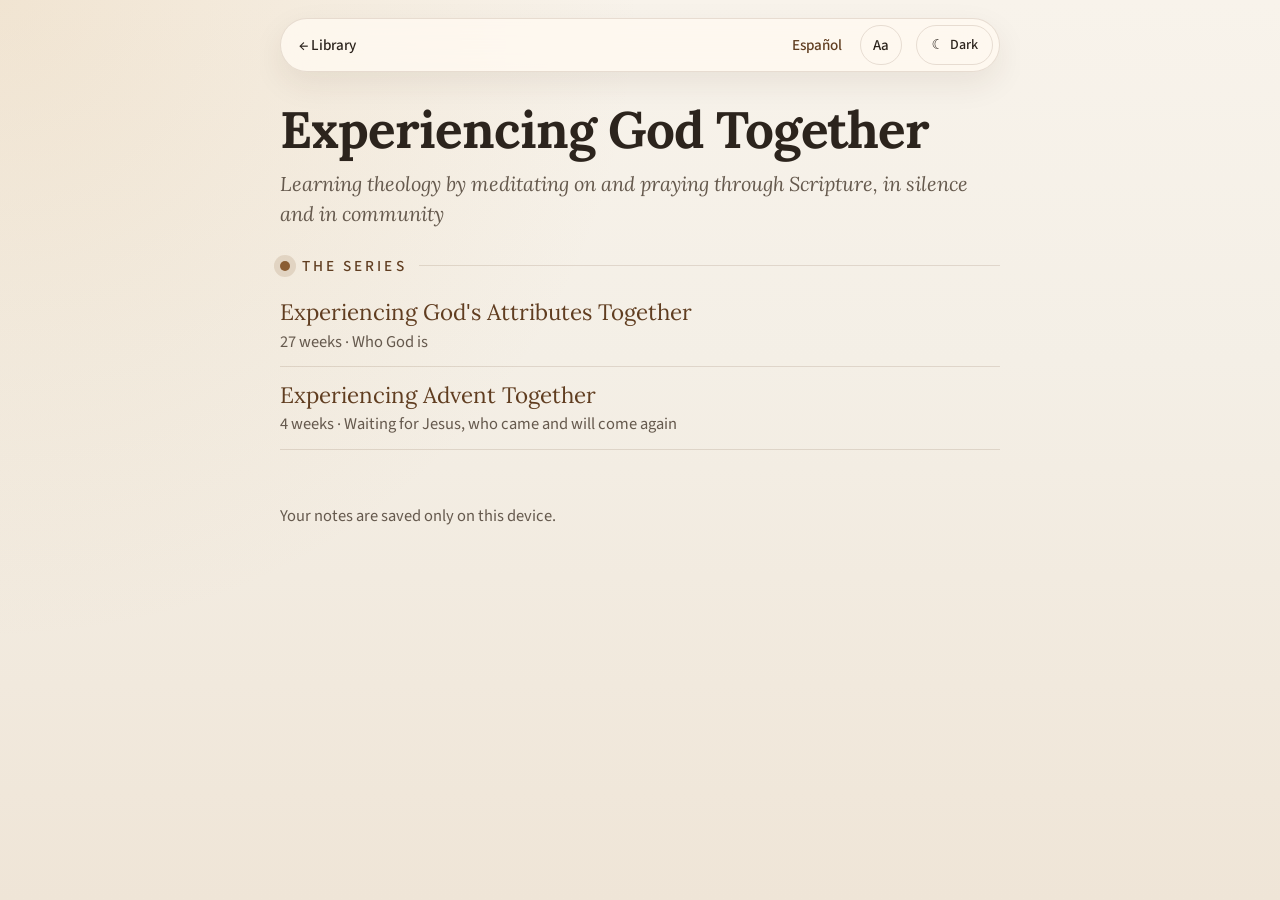
==== commit 41060b59: "Add Experiencing Advent Together in English, Week 1 The English Advent series page at en/advent/ wit" ====
--- a/en/index.html
+++ b/en/index.html
@@ -30,10 +30,13 @@
     <section>
       <h2>The series</h2>
       <!-- Each series: its address, its number of weeks and its notes label (the same "clave" as its serie.js).
-           Salvation and Advent are added when they exist in English. -->
+           Salvation is added when it exists in English. -->
       <ol class="lista" id="series">
         <li><a class="fila" href="attributes/" data-clave="attributes" data-semanas="27">
           <span class="ref">Experiencing God's Attributes Together<small class="termino">27 weeks · Who God is</small></span>
+          <span class="estado"></span></a></li>
+        <li><a class="fila" href="advent/" data-clave="advent" data-semanas="4">
+          <span class="ref">Experiencing Advent Together<small class="termino">4 weeks · Waiting for Jesus, who came and will come again</small></span>
           <span class="estado"></span></a></li>
       </ol>
     </section>
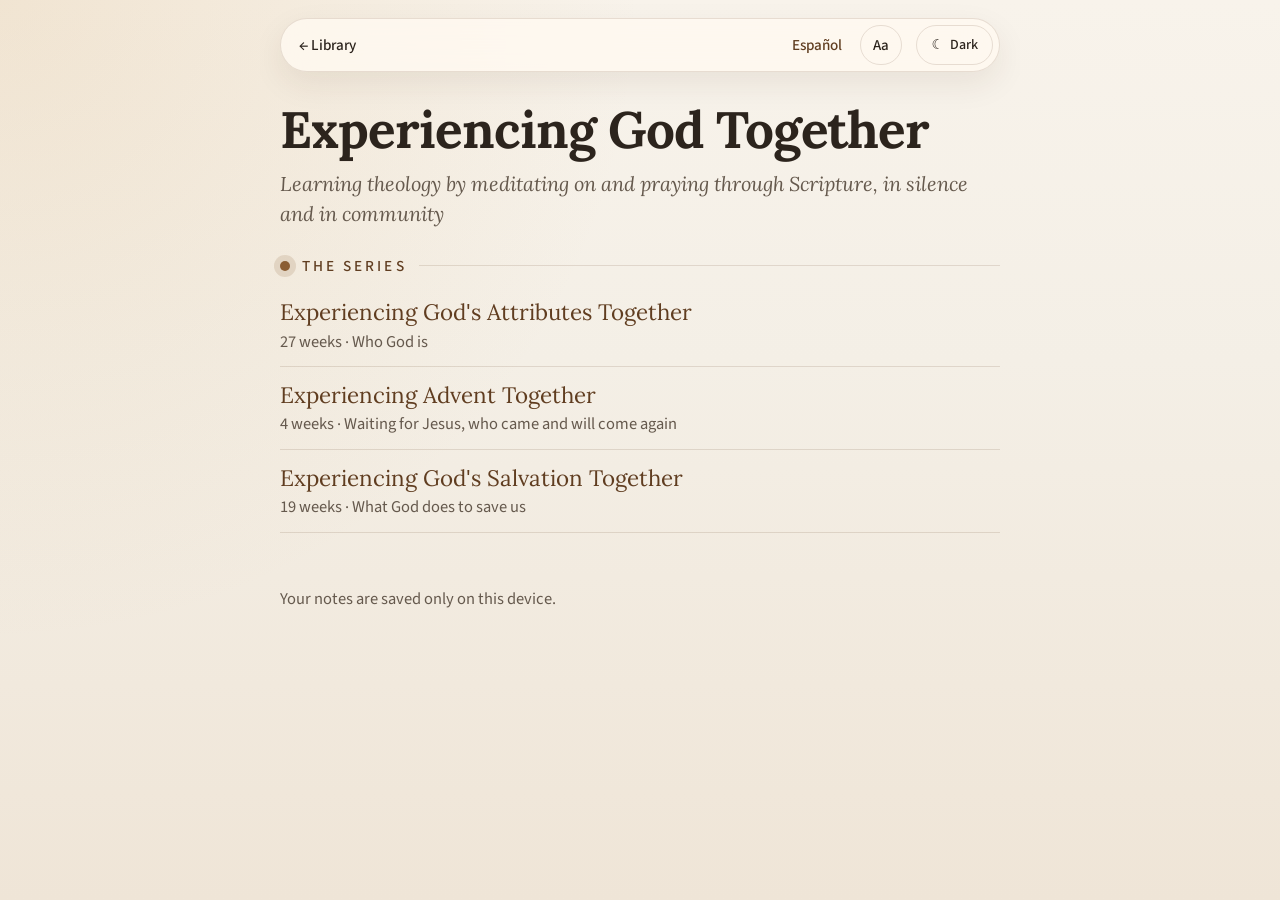
==== commit d8c44801: "Publish the English Salvation series (19 weeks) Experiencing God's Salvation Together, en/salvation/" ====
--- a/en/index.html
+++ b/en/index.html
@@ -29,14 +29,16 @@
     </header>
     <section>
       <h2>The series</h2>
-      <!-- Each series: its address, its number of weeks and its notes label (the same "clave" as its serie.js).
-           Salvation is added when it exists in English. -->
+      <!-- Each series: its address, its number of weeks and its notes label (the same "clave" as its serie.js). -->
       <ol class="lista" id="series">
         <li><a class="fila" href="attributes/" data-clave="attributes" data-semanas="27">
           <span class="ref">Experiencing God's Attributes Together<small class="termino">27 weeks · Who God is</small></span>
           <span class="estado"></span></a></li>
         <li><a class="fila" href="advent/" data-clave="advent" data-semanas="4">
           <span class="ref">Experiencing Advent Together<small class="termino">4 weeks · Waiting for Jesus, who came and will come again</small></span>
+          <span class="estado"></span></a></li>
+        <li><a class="fila" href="salvation/" data-clave="salvation" data-semanas="19">
+          <span class="ref">Experiencing God's Salvation Together<small class="termino">19 weeks · What God does to save us</small></span>
           <span class="estado"></span></a></li>
       </ol>
     </section>
